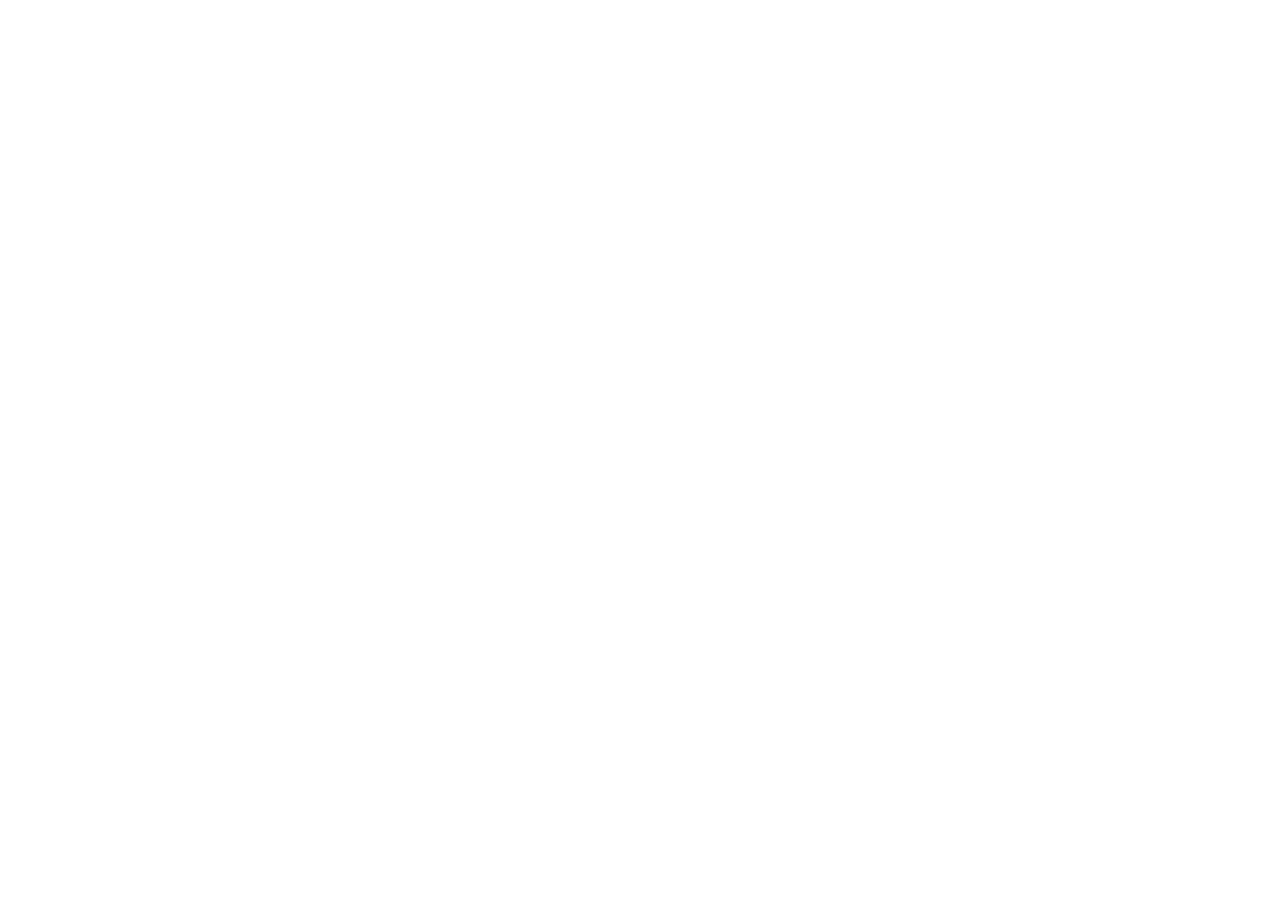
==== 练习2：侧边栏的滑进滑出/index.html @ 4e207373 "初始化仓库" ====
﻿<!DOCTYPE html>
<html lang="en">
  <head>
    <meta charset="UTF-8" />
    <meta http-equiv="X-UA-Compatible" content="IE=edge" />
    <meta name="viewport" content="width=device-width, initial-scale=1.0" />
    <title>侧边栏的滑进滑出</title>
    <link rel="stylesheet" href="./css/index.css" />
  </head>
  <body></body>
  <script src="./js/index.js"></script>
</html>
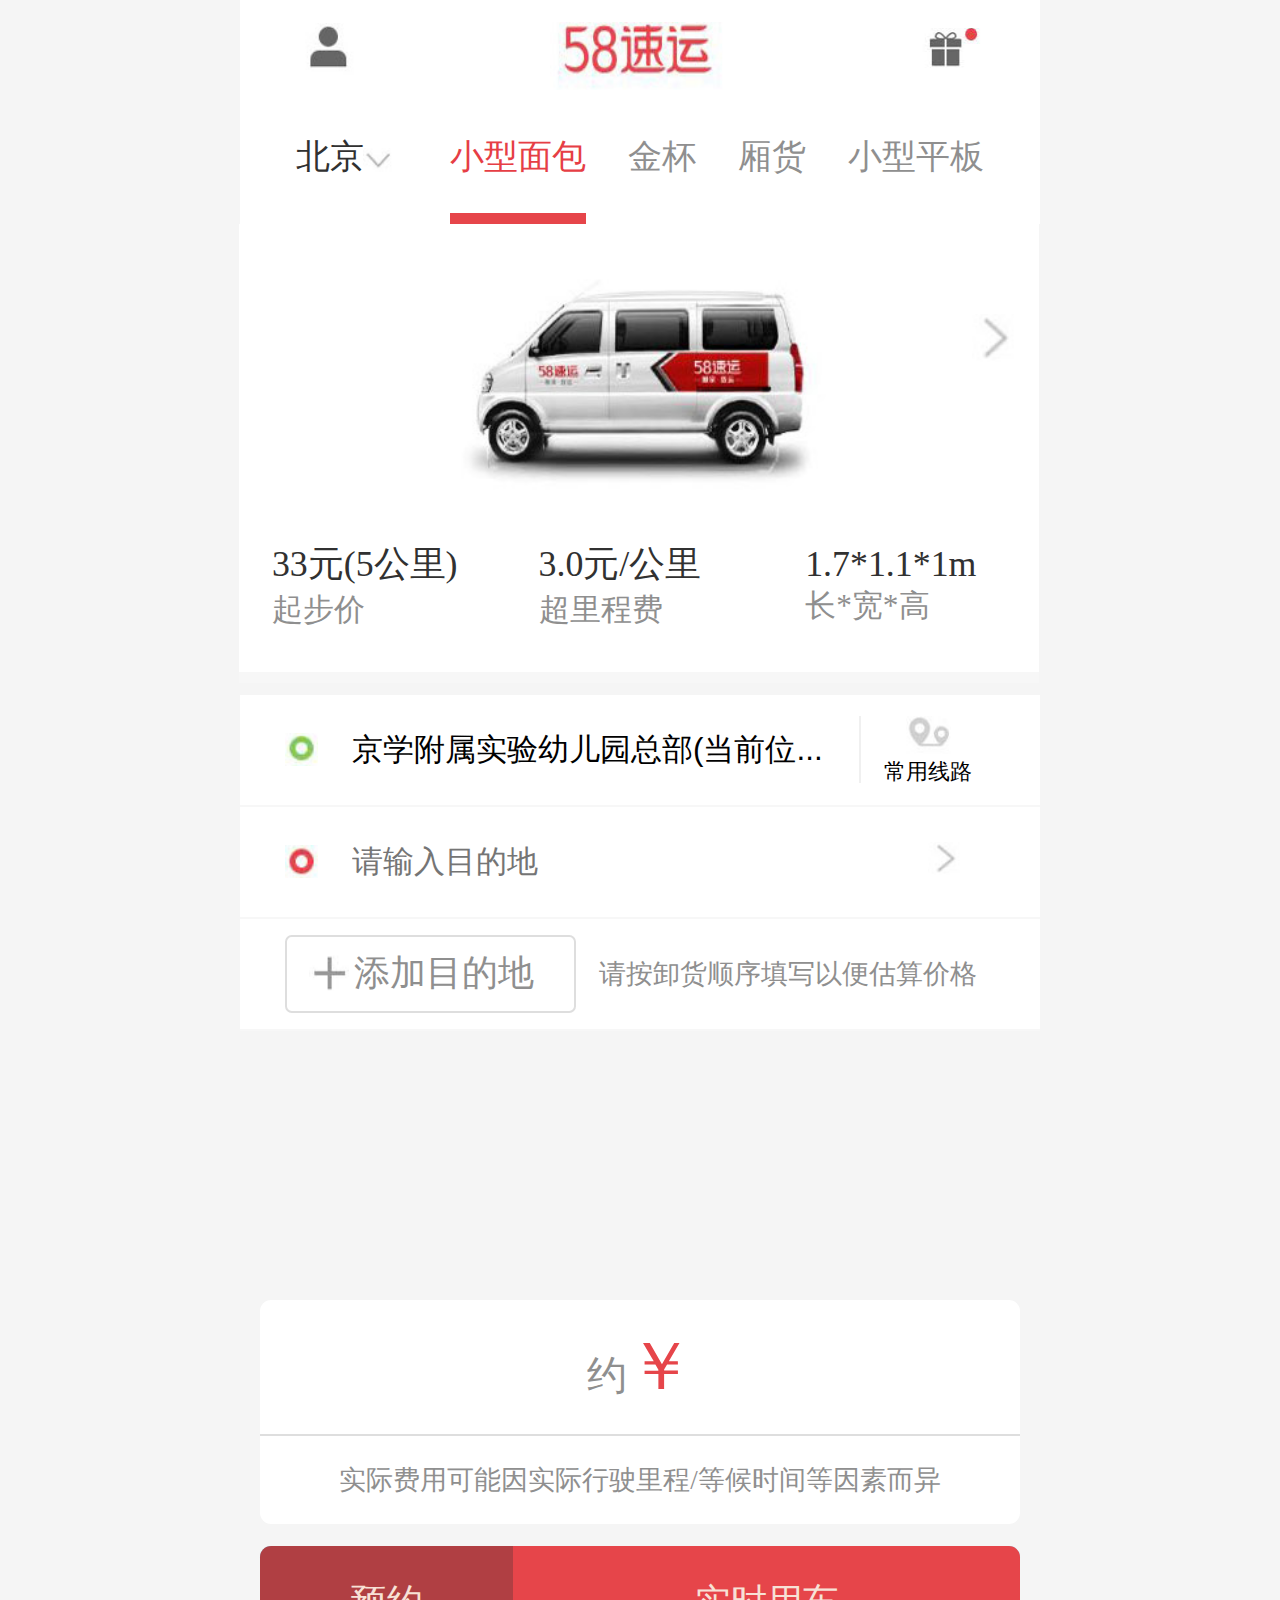
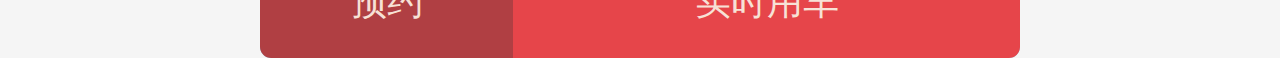
==== commit 543fc1d8: "练习2：侧边栏的滑进滑出完成" ====
--- a/练习2：侧边栏的滑进滑出/index.html
+++ b/练习2：侧边栏的滑进滑出/index.html
@@ -7,6 +7,121 @@
     <title>侧边栏的滑进滑出</title>
     <link rel="stylesheet" href="./css/index.css" />
   </head>
-  <body></body>
+  <body>
+    <!-- 头部 -->
+    <header>
+      <a href="##" class="userPic">
+        <img src="./images/58suyun_03.jpg" />
+      </a>
+      <img src="./images/58suyun_05.jpg" />
+      <a href="##">
+        <img src="./images/58suyun_07.jpg" />
+      </a>
+    </header>
+
+    <!-- 导航部分 -->
+    <nav>
+      <ul>
+        <li>
+          <a href="##">北京</a>
+        </li>
+        <li>
+          <a href="##" class="active">小型面包</a>
+          <div>
+            <div class="pic">
+              <img src="./images/58suyun_17.jpg" />
+              <a href="##">
+                <img src="./images/58suyun_20.jpg" />
+              </a>
+              <div>
+                <div>
+                  <p>33元(5公里)</p>
+                  <p>起步价</p>
+                </div>
+                <div>
+                  <p>3.0元/公里</p>
+                  <p>超里程费</p>
+                </div>
+                <div>
+                  <p>1.7*1.1*1m</p>
+                  <p>长*宽*高</p>
+                </div>
+              </div>
+            </div>
+          </div>
+        </li>
+        <li>
+          <a href="##">金杯</a>
+        </li>
+        <li>
+          <a href="##">厢货</a>
+        </li>
+        <li>
+          <a href="##">小型平板</a>
+        </li>
+      </ul>
+    </nav>
+
+    <!-- 地址部分 -->
+    <div class="address">
+      <div>
+        <img src="./images/58suyun_25.jpg" />
+        <input type="text" value="京学附属实验幼儿园总部(当前位..." />
+        <p>常用线路</p>
+      </div>
+      <div>
+        <img src="./images/58suyun_30.jpg" />
+        <input type="text" placeholder="请输入目的地" />
+        <a href="##">
+          <img src="./images/58suyun_20.jpg" />
+        </a>
+      </div>
+      <div>
+        <button>添加目的地</button>
+        <p>请按卸货顺序填写以便估算价格</p>
+      </div>
+    </div>
+
+    <!-- 价钱部分 -->
+    <div class="price">
+      <p>约<span>￥</span><span></span></p>
+      <p>实际费用可能因实际行驶里程/等候时间等因素而异</p>
+    </div>
+
+    <!-- 按钮部分 -->
+    <div class="buttons">
+      <button>预约</button>
+      <button>实时用车</button>
+    </div>
+
+    <!-- 蒙版 -->
+    <div class="mask"></div>
+
+    <!-- 用户 -->
+    <div class="user">
+      <ul>
+        <li>
+          <a href="##">
+            <img src="./images/guest.png" />
+          </a>
+        </li>
+        <li>
+          <a href="##">我的余额</a>
+        </li>
+        <li>
+          <a href="##">我的订单</a>
+        </li>
+        <li>
+          <a href="##">我的收藏</a>
+        </li>
+        <li>
+          <a href="##">我的积分</a>
+        </li>
+        <li>
+          <a href="##">个人中心</a>
+        </li>
+      </ul>
+    </div>
+  </body>
   <script src="./js/index.js"></script>
 </html>
--- a/练习2：侧边栏的滑进滑出/css/index.css
+++ b/练习2：侧边栏的滑进滑出/css/index.css
@@ -0,0 +1,287 @@
+* {
+  padding: 0;
+  margin: 0;
+}
+html {
+  font-size: 10px;
+}
+html,
+body {
+  min-width: 290px;
+  max-width: 800px;
+  background-color: #f5f5f5;
+  margin: 0 auto;
+  width: 100%;
+  height: 100%;
+}
+li {
+  list-style-type: none;
+}
+a {
+  text-decoration: none;
+}
+/* 头部 */
+header {
+  width: 100%;
+  height: 5rem;
+  background-color: #ffffff;
+  box-sizing: border-box;
+  padding: 0rem 2.5rem;
+  display: flex;
+  justify-content: space-between;
+  align-items: center;
+}
+header a {
+  width: 3rem;
+  height: auto;
+}
+header a img {
+  width: 100%;
+}
+header > img {
+  width: 8rem;
+  height: 3rem;
+}
+/* 导航部分 */
+nav {
+  width: 100%;
+  height: 5rem;
+  background-color: #ffffff;
+  box-sizing: border-box;
+  padding: 0rem 2.5rem;
+}
+nav ul {
+  width: 100%;
+  height: 100%;
+  display: flex;
+  justify-content: space-between;
+  border-bottom: 0.1rem solid #e9e9e9;
+}
+nav li:nth-of-type(1) {
+  width: 5rem;
+}
+nav li:nth-of-type(1) > a {
+  color: #313131;
+  background: url(../images/58suyun_13.jpg) no-repeat 3rem 1.6rem;
+  background-size: 1.5rem;
+}
+nav .active {
+  color: #e63e45;
+  border-bottom: 0.5rem solid #e6454a;
+}
+nav li {
+  position: relative;
+  width: auto;
+  height: 100%;
+}
+nav li > a {
+  display: block;
+  width: auto;
+  height: 100%;
+  font-size: 1.5rem;
+  color: #8f8f8f;
+  line-height: 4rem;
+  box-sizing: border-box;
+}
+nav li > div {
+  width: 35.7rem;
+  height: 20rem;
+  position: absolute;
+  left: -9.4rem;
+  top: 5rem;
+  background-color: #ffffff;
+  border-bottom: 0.5rem solid #f7f7f7;
+}
+nav li > div .pic {
+  width: 100%;
+  height: 100%;
+}
+nav li > div .pic > img {
+  width: 18rem;
+  margin: 2rem 0rem 0rem 9rem;
+}
+nav li > div .pic > a {
+  position: absolute;
+  top: 4rem;
+  right: 1rem;
+}
+nav li > div .pic > a img {
+  width: 2rem;
+}
+nav li > div .pic > div {
+  width: 100%;
+  height: 7rem;
+  display: flex;
+  justify-content: space-around;
+  box-sizing: border-box;
+}
+nav li > div .pic > div div {
+  width: 9rem;
+  display: flex;
+  flex-wrap: wrap;
+  align-content: center;
+}
+nav li > div .pic > div div p {
+  width: 100%;
+}
+nav li > div .pic > div div > p:nth-of-type(1) {
+  font-size: 1.6rem;
+  color: #313131;
+}
+nav li > div .pic > div div > p:nth-of-type(2) {
+  font-size: 1.4rem;
+  color: #8f8f8f;
+}
+/* 地址部分 */
+.address {
+  margin-top: 21rem;
+  width: 100%;
+  height: 15rem;
+  background-color: #ffffff;
+}
+.address div {
+  width: 100%;
+  height: 5rem;
+  padding: 0 2rem;
+  box-sizing: border-box;
+  border-bottom: 0.1rem solid #f7f7f7;
+}
+.address div:nth-of-type(1),
+.address div:nth-of-type(2) {
+  display: flex;
+  justify-content: space-around;
+  align-items: center;
+}
+.address div:nth-of-type(1) img,
+.address div:nth-of-type(2) img {
+  width: 1.5rem;
+  height: 1.5rem;
+  margin-right: 1.5rem;
+}
+.address div:nth-of-type(1) input,
+.address div:nth-of-type(2) input {
+  flex: 1;
+  height: 100%;
+  font-size: 1.4rem;
+  border: none;
+  outline: none;
+}
+.address div:nth-of-type(1) p,
+.address div:nth-of-type(2) p {
+  width: 6rem;
+  height: 3rem;
+  text-align: center;
+  line-height: 5rem;
+  border-left: 0.1rem solid #f0f0f0;
+  background: url(../images/58suyun_23.jpg) no-repeat 2rem 0rem;
+  background-size: 2rem;
+}
+.address div:nth-of-type(3) {
+  display: flex;
+  align-items: center;
+}
+.address div:nth-of-type(3) button {
+  width: 13rem;
+  height: 3.5rem;
+  font-size: 1.6rem;
+  text-indent: 1.2rem;
+  background-color: #ffffff;
+  border-radius: 0.3rem;
+  outline: none;
+  border: 0.1rem solid #dedede;
+  color: #8f8f8f;
+  background: url(../images/58suyun_34.png) no-repeat 1rem 0.8rem;
+  background-size: 1.8rem;
+}
+.address div:nth-of-type(3) p {
+  color: #8f8f8f;
+  font-size: 1.2rem;
+  margin-left: 1rem;
+}
+/* 价钱部分 */
+.price {
+  width: 95%;
+  height: 10rem;
+  margin: 12rem auto 1rem auto;
+  background-color: #ffffff;
+  border-radius: 0.5rem;
+}
+.price p:nth-of-type(1) {
+  width: 100%;
+  height: 6rem;
+  border-bottom: 0.1rem solid #dedede;
+  color: #8f8f8f;
+  font-size: 1.8rem;
+  text-align: center;
+  line-height: 6rem;
+}
+.price p:nth-of-type(1) span {
+  color: #e6454a;
+  font-size: 3rem;
+}
+.price p:nth-of-type(2) {
+  width: 100%;
+  height: 4rem;
+  color: #8f8f8f;
+  text-align: center;
+  line-height: 4rem;
+  font-size: 1.2rem;
+}
+/* 按钮部分 */
+.buttons {
+  width: 95%;
+  height: 5rem;
+  margin: 0 auto;
+  background-color: skyblue;
+  border-radius: 0.5rem;
+  overflow: hidden;
+  display: flex;
+}
+.buttons button {
+  border: none;
+  color: #f7e1d6;
+  font-size: 1.6rem;
+}
+.buttons button:nth-of-type(1) {
+  flex: 1;
+  background-color: #b03f43;
+}
+.buttons button:nth-of-type(2) {
+  flex: 2;
+  background-color: #e6454a;
+}
+/* 蒙版 */
+.mask {
+  width: 100%;
+  height: 100%;
+  background-color: #555555;
+  opacity: 0.5;
+  position: fixed;
+  top: 0rem;
+  left: 0rem;
+  z-index: 1;
+  display: none;
+}
+/* 用户 */
+.user {
+  width: 60%;
+  height: 100%;
+  position: fixed;
+  background-color: #555555;
+  top: 0rem;
+  left: -22rem;
+  visibility: hidden;
+  z-index: 2;
+  transition: left 0.5s linear;
+}
+.user ul li {
+  border: 0.1rem solid #6d6d6d;
+  text-align: center;
+}
+.user ul li a {
+  display: block;
+  color: #eeeeee;
+  font-weight: 600;
+  padding: 2rem;
+  font-size: 1.6rem;
+}
